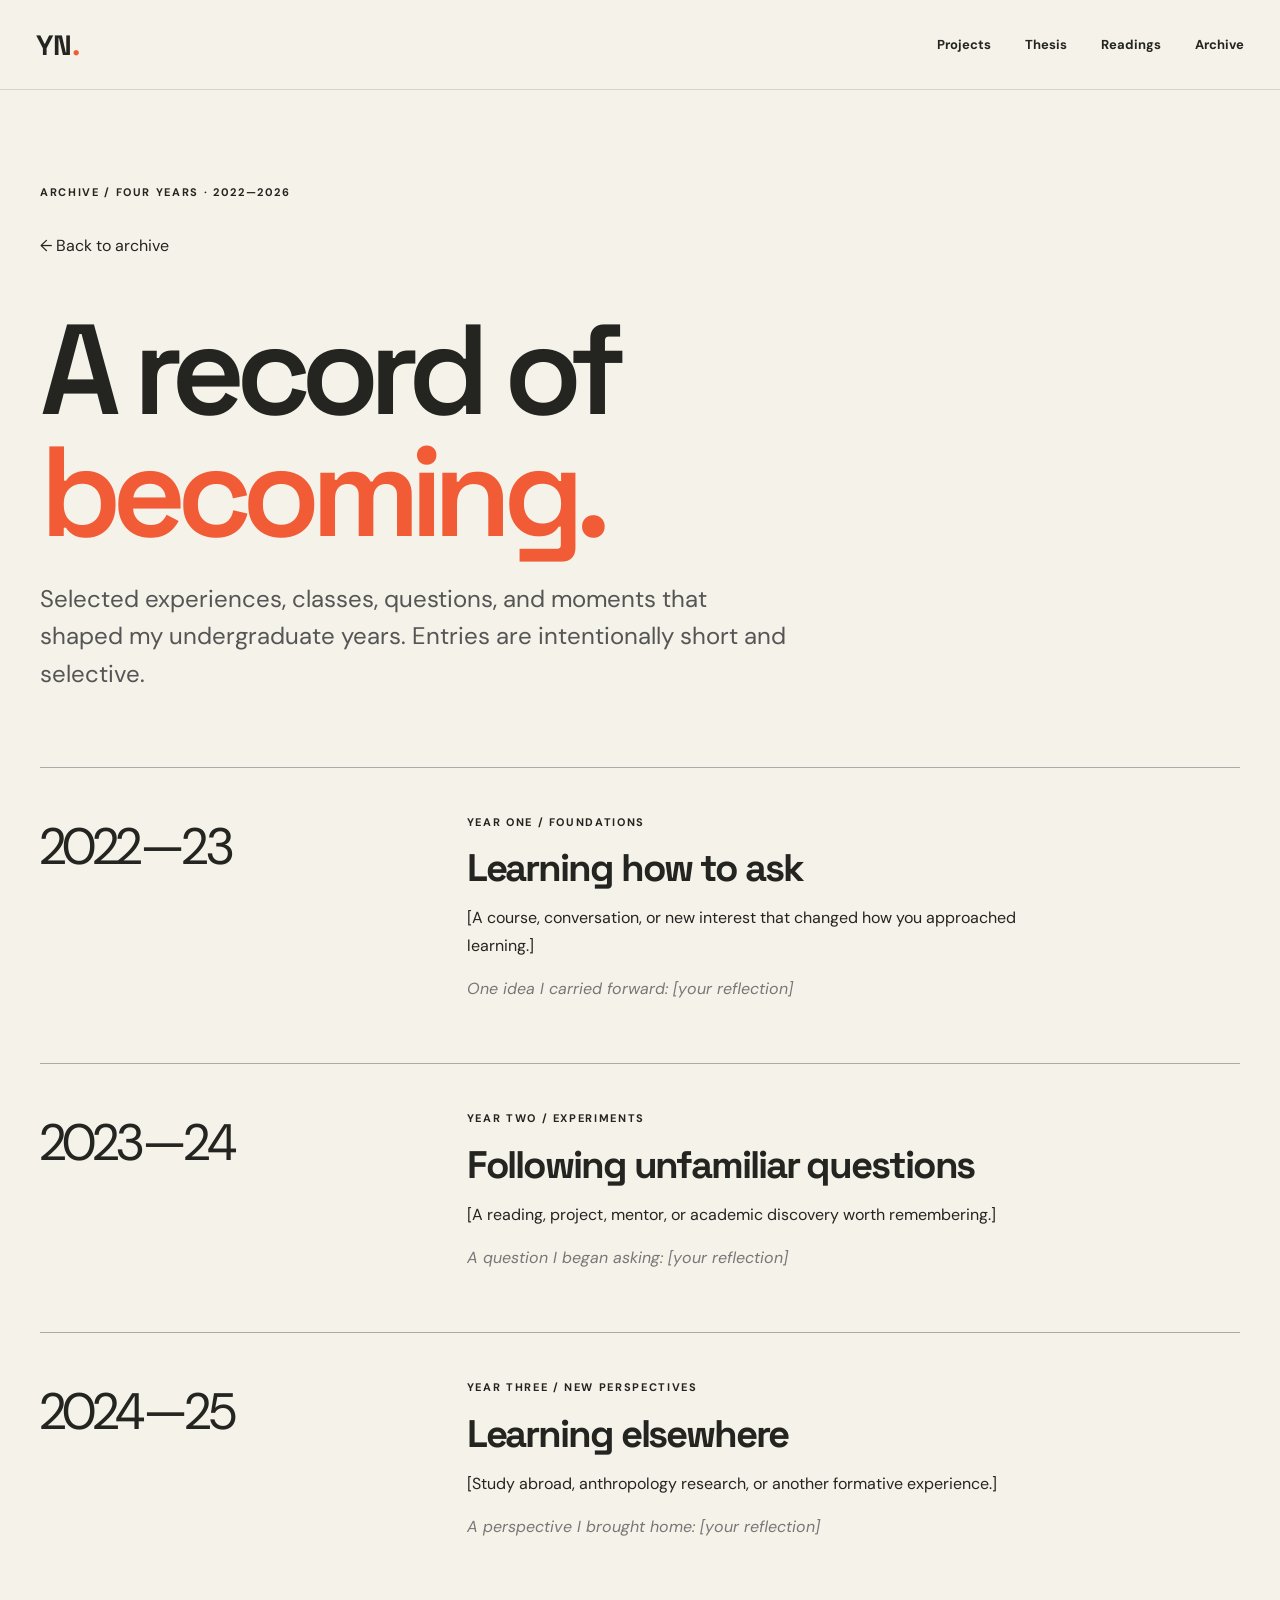
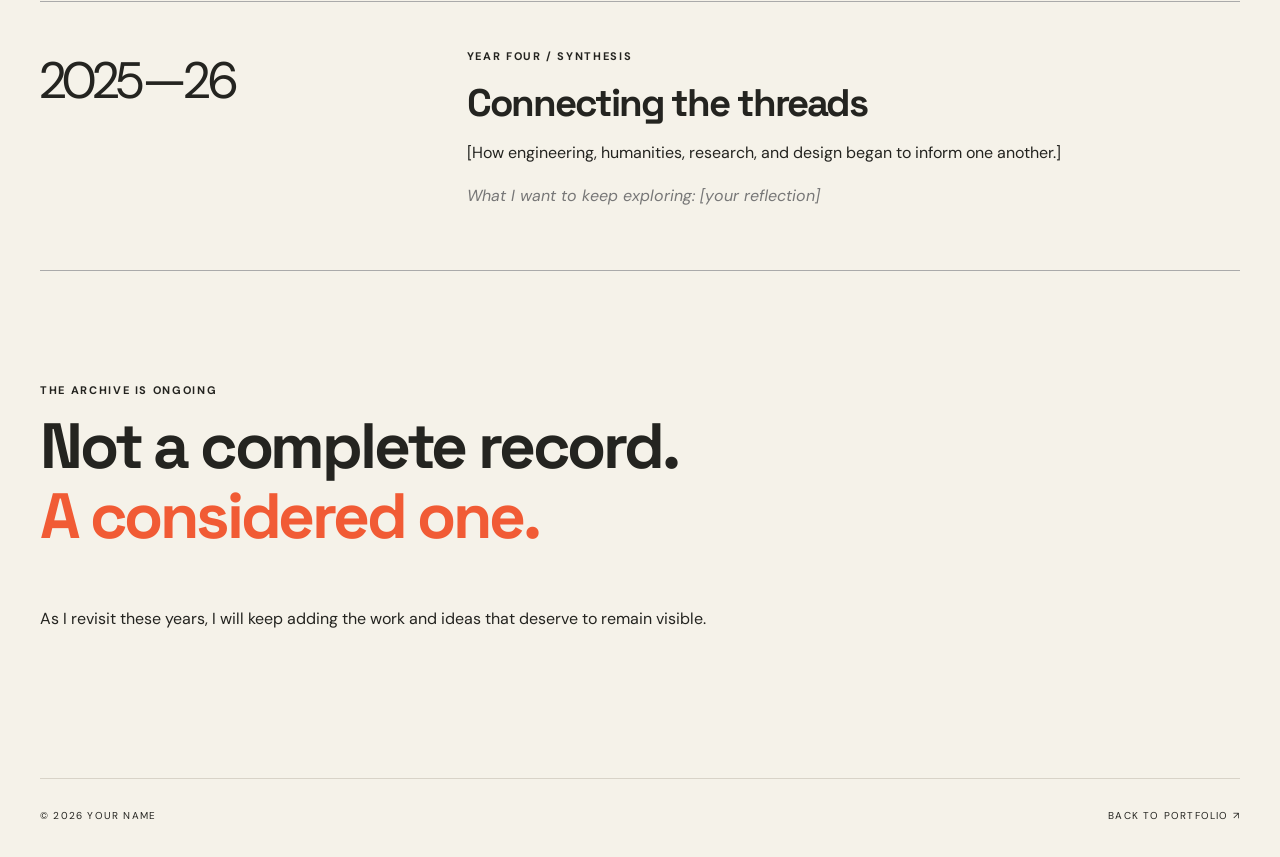
==== archive.html @ e9de478f "Add files via upload" ====
<!doctype html><html lang="en"><head><meta charset="utf-8"><meta name="viewport" content="width=device-width,initial-scale=1"><meta name="description" content="An undergraduate archive of research, readings, and reflections"><link rel="stylesheet" href="styles.css"><title>Undergraduate archive — Your Name</title></head><body><header class="site-header"><a class="wordmark" href="index.html" aria-label="Home">YN<span class="dot">.</span></a><nav aria-label="Main navigation"><a href="index.html#projects">Projects</a><a href="thesis.html">Thesis</a><a href="readings.html">Readings</a><a href="archive.html">Archive</a></nav></header><main class="inner-page wrap"><p class="eyebrow">ARCHIVE / FOUR YEARS · 2022—2026</p><a class="back-link" href="index.html#archive">← Back to archive</a><h1 class="page-title">A record of<br><em>becoming.</em></h1><p class="page-lead">Selected experiences, classes, questions, and moments that shaped my undergraduate years. Entries are intentionally short and selective.</p><div class="timeline"><article><span class="timeline-year">2022—23</span><div><p class="eyebrow">YEAR ONE / FOUNDATIONS</p><h2>Learning how to ask</h2><p>[A course, conversation, or new interest that changed how you approached learning.]</p><p class="prompt">One idea I carried forward: [your reflection]</p></div></article><article><span class="timeline-year">2023—24</span><div><p class="eyebrow">YEAR TWO / EXPERIMENTS</p><h2>Following unfamiliar questions</h2><p>[A reading, project, mentor, or academic discovery worth remembering.]</p><p class="prompt">A question I began asking: [your reflection]</p></div></article><article><span class="timeline-year">2024—25</span><div><p class="eyebrow">YEAR THREE / NEW PERSPECTIVES</p><h2>Learning elsewhere</h2><p>[Study abroad, anthropology research, or another formative experience.]</p><p class="prompt">A perspective I brought home: [your reflection]</p></div></article><article><span class="timeline-year">2025—26</span><div><p class="eyebrow">YEAR FOUR / SYNTHESIS</p><h2>Connecting the threads</h2><p>[How engineering, humanities, research, and design began to inform one another.]</p><p class="prompt">What I want to keep exploring: [your reflection]</p></div></article></div><div class="archive-end"><p class="eyebrow">THE ARCHIVE IS ONGOING</p><h2>Not a complete record.<br><em>A considered one.</em></h2><p>As I revisit these years, I will keep adding the work and ideas that deserve to remain visible.</p></div></main><footer class="wrap"><span>© <span id="year"></span> YOUR NAME</span><a href="index.html">BACK TO PORTFOLIO ↗</a></footer><script src="script.js"></script></body></html>
---- styles.css ----
@import url('https://fonts.googleapis.com/css2?family=DM+Sans:wght@400;500;600;700&family=Space+Grotesk:wght@400;500;600;700&display=swap');
:root{--paper:#f5f2e9;--ink:#242420;--orange:#f15b35;--line:#d8d3c8;--muted:#746f67}*{box-sizing:border-box}html{scroll-behavior:smooth}body{margin:0;background:var(--paper);color:var(--ink);font-family:'DM Sans',sans-serif}a{color:inherit;text-decoration:none}a:hover{color:var(--orange)}.wrap{width:min(1200px,calc(100% - 72px));margin:auto}.site-header{height:90px;padding:0 36px;display:flex;align-items:center;justify-content:space-between;border-bottom:1px solid var(--line)}.wordmark{font:700 28px 'Space Grotesk',sans-serif}.dot{color:var(--orange)}nav{display:flex;gap:34px;font-size:13px;font-weight:700}h1,h2,h3,p{margin-top:0}h1,h2,h3{font-family:'Space Grotesk',sans-serif;letter-spacing:-.055em}h1{font-size:clamp(70px,11.5vw,165px);line-height:.93;font-weight:600;margin:42px 0 50px}h1 em,h2 em{font-style:normal;color:var(--orange)}.eyebrow{font-size:11px;letter-spacing:.15em;font-weight:700}.hero{min-height:770px;padding-top:78px}.hero-bottom{display:flex;align-items:end;justify-content:space-between;gap:20px}.hero-bottom p{font-size:21px;line-height:1.5;max-width:520px}.round-link{width:82px;height:82px;border:1px solid var(--ink);border-radius:50%;display:grid;place-items:center;font-size:38px;transition:.2s}.round-link:hover{background:var(--orange);color:white;border-color:var(--orange)}.hero-decoration{display:flex;justify-content:space-between;border-top:1px solid var(--line);padding-top:20px;margin-top:90px;font-size:10px;letter-spacing:.13em}.about-section{background:#e8e4da;padding:120px 0}.about-grid,.experience-grid{display:grid;grid-template-columns:1fr 2fr;gap:50px}.about-grid h2,.section-heading h2,.experience-grid h2,.contact-section h2{font-size:clamp(48px,6vw,90px);line-height:1.04;margin:0 0 38px}.about-grid p:not(.eyebrow){font-size:21px;max-width:700px;line-height:1.6}.about-grid p.muted{font-size:15px;color:var(--muted)}.projects-section{padding-top:130px;padding-bottom:120px}.section-heading{display:flex;justify-content:space-between;align-items:end}.count{font-size:11px;letter-spacing:.12em;margin-bottom:45px}.project-grid{display:grid;grid-template-columns:repeat(2,minmax(0,1fr));gap:70px 28px}.project-card:nth-child(3){grid-column:1/3;max-width:calc(50% - 14px)}.project-art{height:390px;position:relative;overflow:hidden;display:flex;align-items:center;justify-content:center}.art-one{background:#d8d6cb}.art-two{background:#263f40}.art-three{background:#efc9a5}.art-number{position:absolute;top:20px;left:24px;font-size:12px;z-index:3}.art-two .art-number{color:white}.shape-ring{height:230px;width:230px;border:48px solid #ef603d;border-radius:50%;transform:rotateX(55deg) rotate(-24deg);box-shadow:25px 45px 0 #b5b2a6}.shape-core{position:absolute;width:80px;height:230px;background:#31332f;transform:rotate(35deg);border-radius:18px;opacity:.9}.wave{position:absolute;width:440px;height:150px;border:4px solid #b8d3c7;border-color:#b8d3c7 transparent transparent transparent;border-radius:50%;transform:rotate(-25deg)}.wave-a{top:100px}.wave-b{top:150px;left:20px}.wave-c{top:200px;left:50px}.tile-grid{font-size:220px;color:#e85d39;transform:rotate(-16deg)}.project-meta{display:flex;justify-content:space-between;gap:12px;margin-top:22px;font-size:10px;letter-spacing:.1em;color:var(--muted)}.project-card h3{font-size:33px;margin:13px 0 10px}.project-card p{font-size:15px;line-height:1.65;max-width:470px;color:var(--muted)}.hint{margin-top:50px;font-size:13px;color:var(--muted)}.experience-section{background:#252723;color:#f5f2e9;padding:130px 0}.experience-grid{grid-template-columns:1fr 1fr}.skill-list>div{padding:23px 0;border-bottom:1px solid #565750;display:flex;gap:28px;align-items:center}.skill-list span{font-size:11px;color:#b7b5ab}.skill-list strong{font-size:21px;font-weight:500}.resume-link{display:inline-block;margin-top:35px;border-bottom:1px solid var(--orange);padding-bottom:7px;color:#f5f2e9}.small-note{font-size:11px;color:#aaa99f;margin-top:12px}.contact-section{padding-top:140px;padding-bottom:140px}.contact-section h2{font-size:clamp(70px,10vw,140px);margin-top:45px}.contact-section>p:not(.eyebrow){font-size:20px}.contact-links{display:flex;gap:35px;margin-top:50px;font-weight:700}.contact-links a{border-bottom:1px solid var(--ink);padding-bottom:9px}footer{display:flex;justify-content:space-between;border-top:1px solid var(--line);padding-top:30px;padding-bottom:35px;font-size:10px;letter-spacing:.12em}@media(max-width:700px){.wrap{width:calc(100% - 36px)}.site-header{padding:0 18px;height:74px}nav{gap:12px;font-size:11px;flex-wrap:wrap;justify-content:end}.hero{min-height:650px;padding-top:90px}h1{font-size:clamp(58px,12vw,95px)}.hero-bottom p{font-size:17px}.round-link{min-width:60px;width:60px;height:60px;font-size:26px}.hero-decoration{margin-top:90px}.about-section,.experience-section{padding:80px 0}.about-grid,.experience-grid{grid-template-columns:1fr;gap:25px}.about-grid p:not(.eyebrow){font-size:18px}.projects-section{padding:90px 0}.project-grid{grid-template-columns:1fr;gap:48px}.project-card:nth-child(3){grid-column:auto;max-width:none}.project-art{height:300px}.count{display:none}.contact-section{padding:100px 0}.contact-links{gap:20px;flex-wrap:wrap}footer{gap:20px}}

/* Undergraduate archive — editorial extension */
.archive-intro{background:#ece8df;padding:110px 0 120px}.archive-intro-inner>h2{font-size:clamp(3.5rem,8vw,8rem);line-height:.98;letter-spacing:-.065em;margin:22px 0 30px}.archive-intro-inner>p:not(.eyebrow){max-width:630px;font-size:1.2rem;line-height:1.7;color:#555}.archive-index{margin-top:70px;border-top:1px solid #999}.archive-index a{display:grid;grid-template-columns:1fr 2fr auto;align-items:center;gap:20px;padding:30px 0;border-bottom:1px solid #aaa;text-decoration:none;color:inherit;transition:padding .2s}.archive-index a:hover{padding-left:12px}.archive-index a span{font-size:.72rem;letter-spacing:.09em}.archive-index a strong{font-size:clamp(1.2rem,2.7vw,2rem);font-weight:500}.inner-page{padding-top:95px;padding-bottom:130px;min-height:80vh}.back-link{display:inline-block;margin:25px 0;color:inherit;text-decoration:none}.page-title{font-size:clamp(4rem,10vw,9rem);line-height:.95;letter-spacing:-.075em;margin:28px 0}.page-lead{font-size:clamp(1.1rem,2vw,1.5rem);line-height:1.55;max-width:750px;color:#555;margin:25px 0 60px}.feature-panel{height:390px;background:#c7d0c8;position:relative;display:flex;justify-content:space-between;align-items:flex-start;padding:25px;color:#293a32;overflow:hidden}.feature-panel span{font-size:.75rem;letter-spacing:.12em}.feature-symbol{position:absolute;left:50%;top:50%;transform:translate(-50%,-50%);font-size:16rem;line-height:1;color:#385e50}.essay-grid{display:grid;grid-template-columns:1fr 2fr;gap:90px;margin-top:90px}.essay-grid aside{border-top:1px solid #888;padding-top:24px}.essay-grid aside p{line-height:1.8}.essay-grid article h2{font-size:2rem;margin:0 0 20px}.essay-grid article p{line-height:1.85;color:#555;margin-bottom:50px}.shelf-controls{display:flex;flex-wrap:wrap;gap:10px;margin:60px 0 30px}.filter{border:1px solid #aaa;background:transparent;border-radius:40px;padding:10px 18px;cursor:pointer;color:inherit}.filter.active,.filter:hover{background:#232323;color:white;border-color:#232323}.reading-entry{padding:38px 0;border-top:1px solid #aaa}.reading-entry h2{font-size:clamp(1.5rem,3vw,2.5rem);font-weight:500;margin:14px 0}.reading-entry p{max-width:740px;line-height:1.7;color:#555}.reading-note{font-size:.8rem;color:#666}.reading-note a{color:inherit}.timeline{border-top:1px solid #aaa;margin-top:75px}.timeline article{display:grid;grid-template-columns:1fr 2fr;gap:40px;border-bottom:1px solid #aaa;padding:45px 0}.timeline-year{font-size:clamp(2rem,4vw,3.5rem);letter-spacing:-.05em}.timeline h2{font-size:clamp(1.5rem,3vw,2.5rem);margin:12px 0}.timeline p{line-height:1.7;max-width:600px}.prompt{font-style:italic;color:#777}.archive-end{margin-top:110px;max-width:720px}.archive-end h2{font-size:clamp(2.5rem,5vw,5rem);line-height:1.1;letter-spacing:-.05em}.archive-end p{line-height:1.7}.placeholder-link{pointer-events:none;text-decoration:none;border-bottom:1px dashed #999}.reading-entry[hidden]{display:none!important}@media(max-width:700px){.archive-index a{grid-template-columns:1fr auto}.archive-index a span:first-child{grid-column:1/-1}.archive-intro{padding:70px 0}.inner-page{padding-top:60px}.feature-panel{height:260px}.feature-symbol{font-size:10rem}.essay-grid,.timeline article{grid-template-columns:1fr;gap:20px}.timeline article{padding:30px 0}}
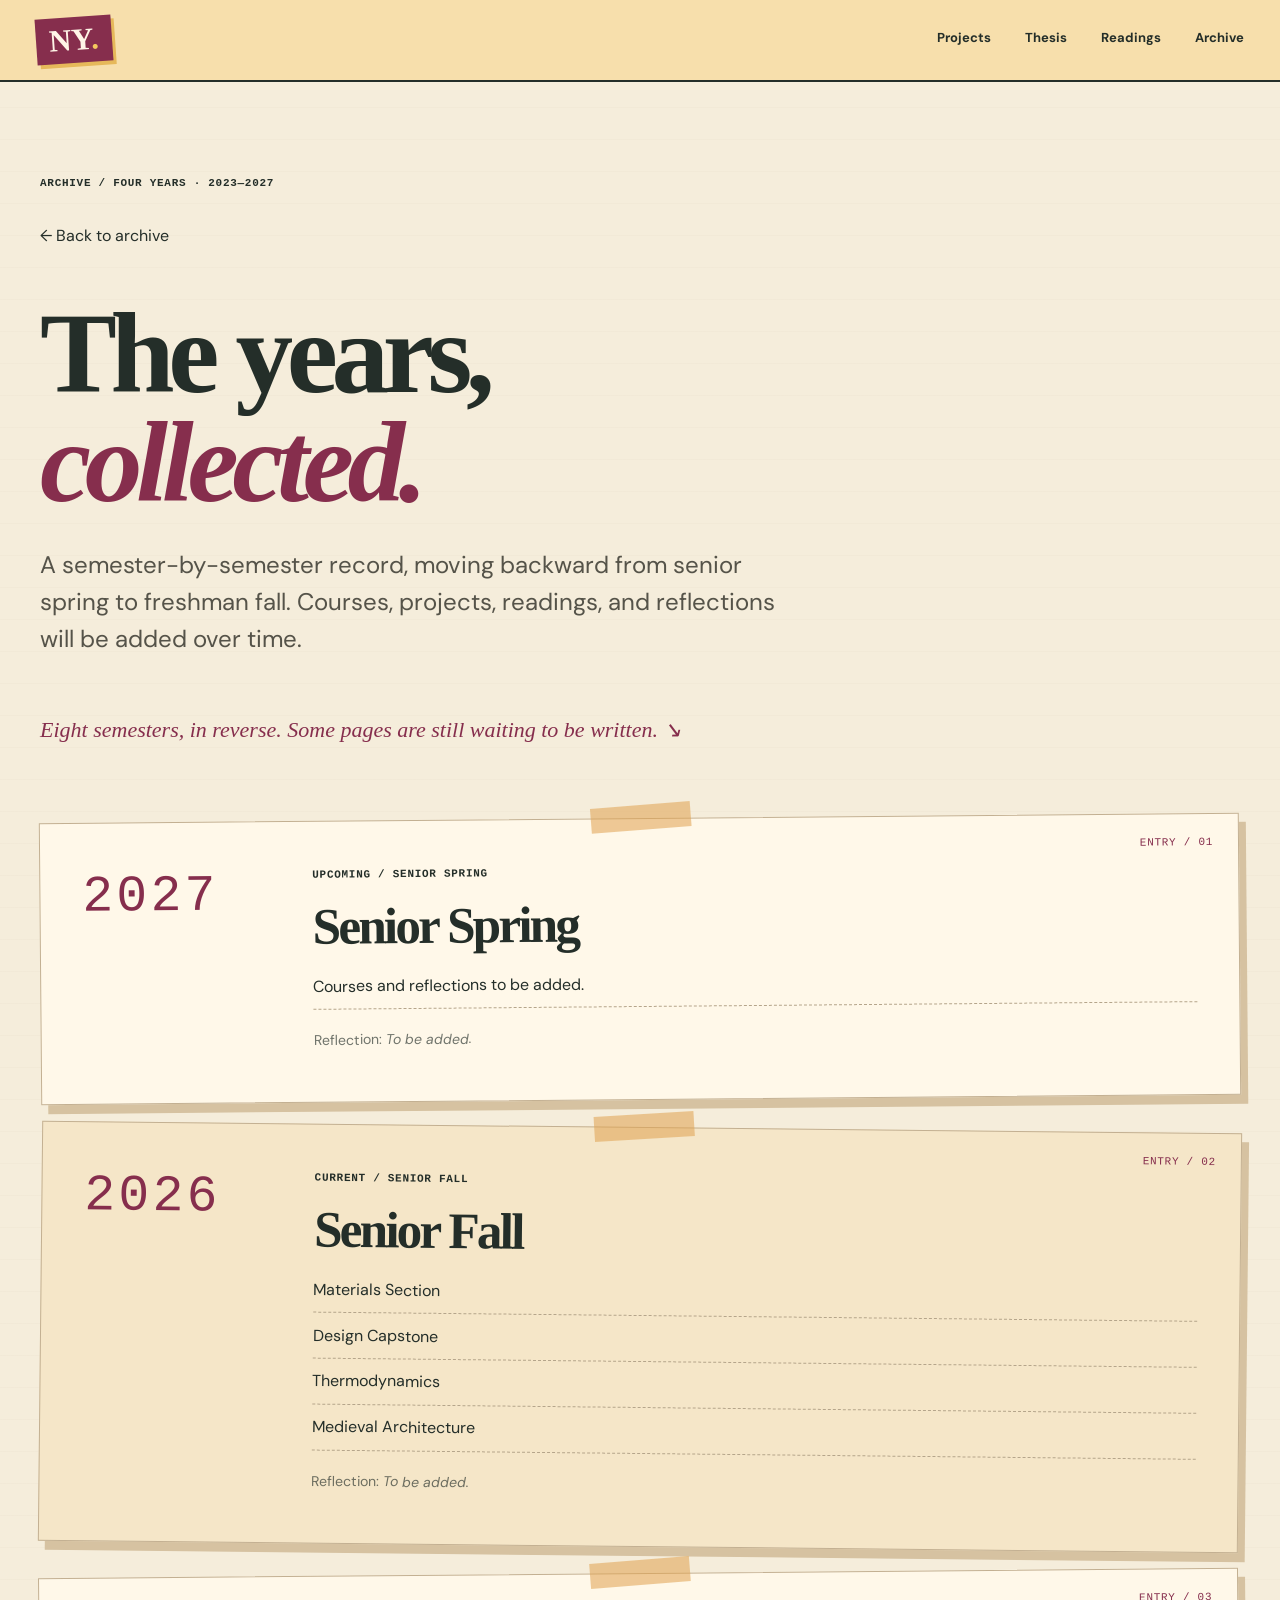
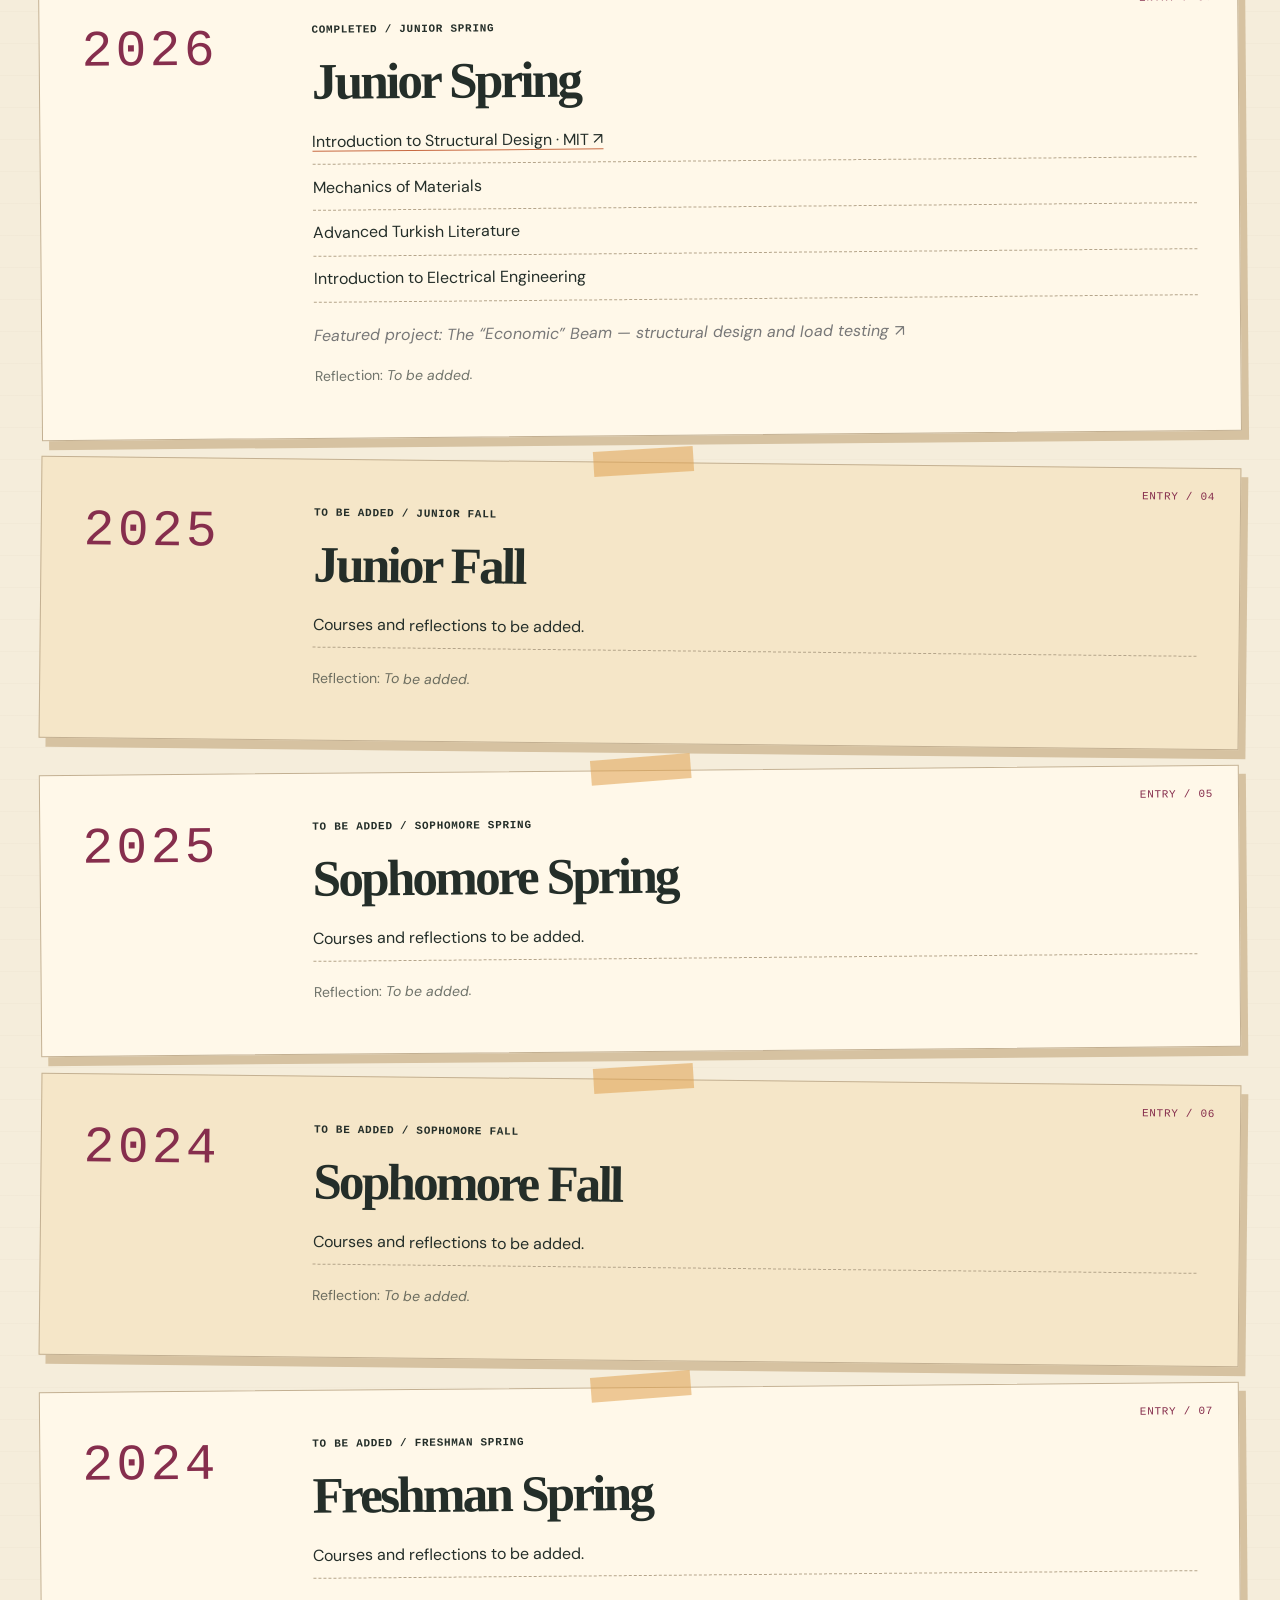
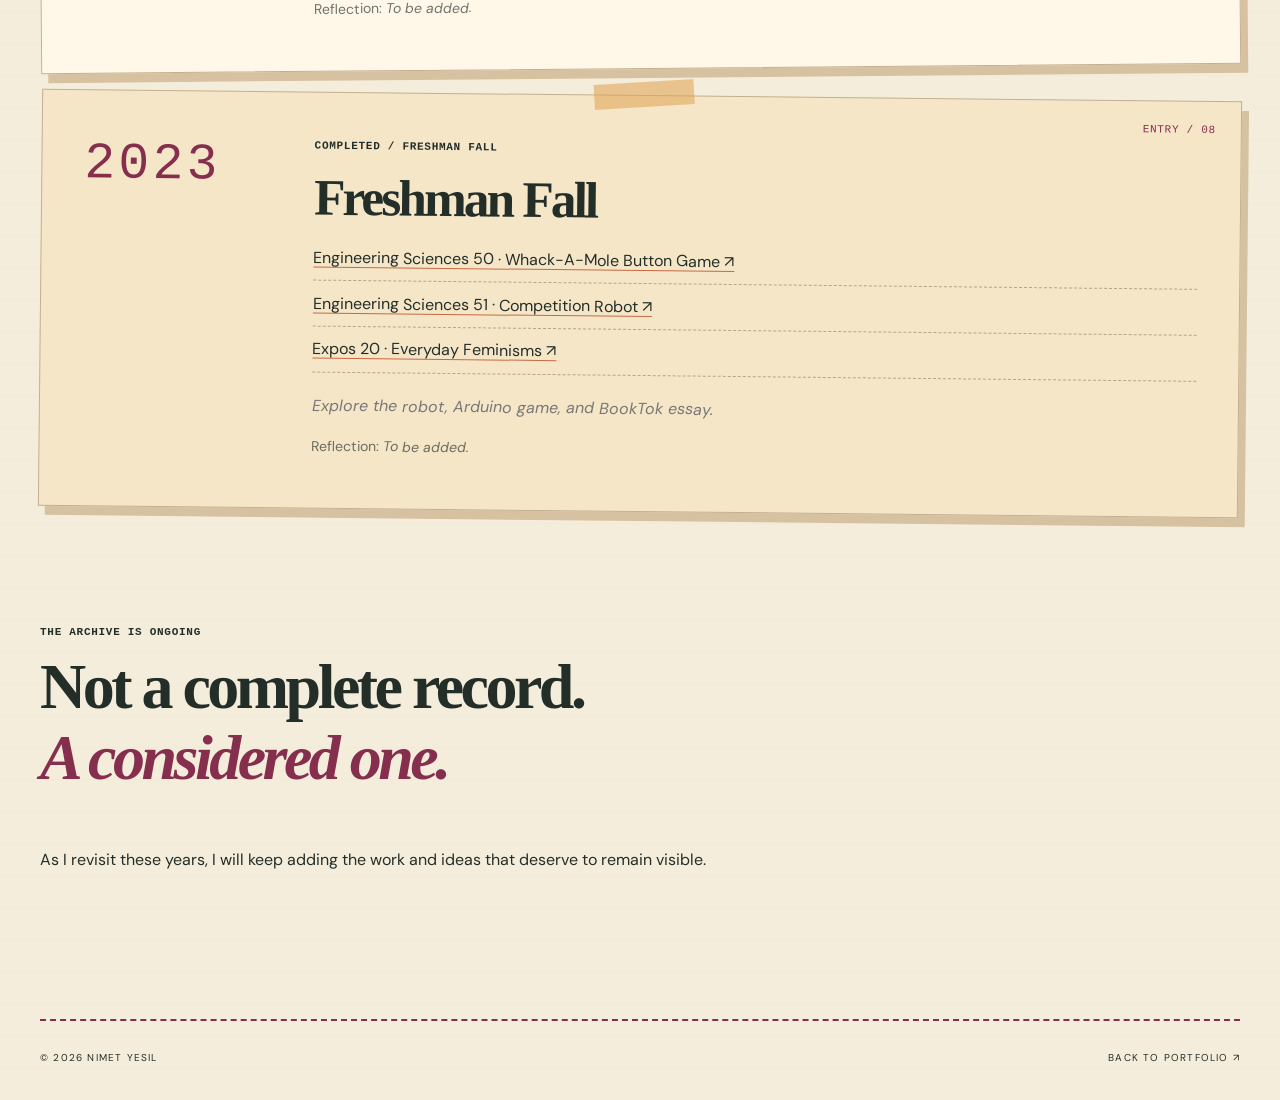
==== commit 65b19d99: "Add files via upload" ====
--- a/archive.html
+++ b/archive.html
@@ -1 +1,2 @@
-<!doctype html><html lang="en"><head><meta charset="utf-8"><meta name="viewport" content="width=device-width,initial-scale=1"><meta name="description" content="An undergraduate archive of research, readings, and reflections"><link rel="stylesheet" href="styles.css"><title>Undergraduate archive — Your Name</title></head><body><header class="site-header"><a class="wordmark" href="index.html" aria-label="Home">YN<span class="dot">.</span></a><nav aria-label="Main navigation"><a href="index.html#projects">Projects</a><a href="thesis.html">Thesis</a><a href="readings.html">Readings</a><a href="archive.html">Archive</a></nav></header><main class="inner-page wrap"><p class="eyebrow">ARCHIVE / FOUR YEARS · 2022—2026</p><a class="back-link" href="index.html#archive">← Back to archive</a><h1 class="page-title">A record of<br><em>becoming.</em></h1><p class="page-lead">Selected experiences, classes, questions, and moments that shaped my undergraduate years. Entries are intentionally short and selective.</p><div class="timeline"><article><span class="timeline-year">2022—23</span><div><p class="eyebrow">YEAR ONE / FOUNDATIONS</p><h2>Learning how to ask</h2><p>[A course, conversation, or new interest that changed how you approached learning.]</p><p class="prompt">One idea I carried forward: [your reflection]</p></div></article><article><span class="timeline-year">2023—24</span><div><p class="eyebrow">YEAR TWO / EXPERIMENTS</p><h2>Following unfamiliar questions</h2><p>[A reading, project, mentor, or academic discovery worth remembering.]</p><p class="prompt">A question I began asking: [your reflection]</p></div></article><article><span class="timeline-year">2024—25</span><div><p class="eyebrow">YEAR THREE / NEW PERSPECTIVES</p><h2>Learning elsewhere</h2><p>[Study abroad, anthropology research, or another formative experience.]</p><p class="prompt">A perspective I brought home: [your reflection]</p></div></article><article><span class="timeline-year">2025—26</span><div><p class="eyebrow">YEAR FOUR / SYNTHESIS</p><h2>Connecting the threads</h2><p>[How engineering, humanities, research, and design began to inform one another.]</p><p class="prompt">What I want to keep exploring: [your reflection]</p></div></article></div><div class="archive-end"><p class="eyebrow">THE ARCHIVE IS ONGOING</p><h2>Not a complete record.<br><em>A considered one.</em></h2><p>As I revisit these years, I will keep adding the work and ideas that deserve to remain visible.</p></div></main><footer class="wrap"><span>© <span id="year"></span> YOUR NAME</span><a href="index.html">BACK TO PORTFOLIO ↗</a></footer><script src="script.js"></script></body></html>+<!DOCTYPE html>
+<html lang="en"><head><meta charset="utf-8"/><meta content="width=device-width,initial-scale=1" name="viewport"/><meta content="An undergraduate archive of research, readings, and reflections" name="description"/><link href="styles.css" rel="stylesheet"/><title>Undergraduate archive — Nimet Yesil</title></head><body class="scrapbook"><header class="site-header"><a aria-label="Home" class="wordmark" href="index.html">NY<span class="dot">.</span></a><nav aria-label="Main navigation"><a href="index.html#projects">Projects</a><a href="thesis.html">Thesis</a><a href="readings.html">Readings</a><a href="archive.html">Archive</a></nav></header><main class="inner-page wrap"><p class="eyebrow">ARCHIVE / FOUR YEARS · 2023—2027</p><a class="back-link" href="index.html#archive">← Back to archive</a><h1 class="page-title">The years,<br/><em>collected.</em></h1><p class="page-lead">A semester-by-semester record, moving backward from senior spring to freshman fall. Courses, projects, readings, and reflections will be added over time.</p><p class="archive-annotation">Eight semesters, in reverse. Some pages are still waiting to be written. ↘</p><div class="timeline"><article class="semester-paper" id="senior-spring-2027"><span class="semester-number">ENTRY / 01</span><span class="timeline-year">2027</span><div><p class="eyebrow">UPCOMING / SENIOR SPRING</p><h2>Senior Spring</h2><ul class="semester-courses"><li class="muted">Courses and reflections to be added.</li></ul><p class="semester-reflection">Reflection: <em>To be added.</em></p></div></article><article class="semester-paper" id="senior-fall-2026"><span class="semester-number">ENTRY / 02</span><span class="timeline-year">2026</span><div><p class="eyebrow">CURRENT / SENIOR FALL</p><h2>Senior Fall</h2><ul class="semester-courses"><li>Materials Section</li><li>Design Capstone</li><li>Thermodynamics</li><li>Medieval Architecture</li></ul><p class="semester-reflection">Reflection: <em>To be added.</em></p></div></article><article class="semester-paper" id="junior-spring-2026"><span class="semester-number">ENTRY / 03</span><span class="timeline-year">2026</span><div><p class="eyebrow">COMPLETED / JUNIOR SPRING</p><h2>Junior Spring</h2><ul class="semester-courses"><li><a href="balsa.html">Introduction to Structural Design · MIT ↗</a></li><li>Mechanics of Materials</li><li>Advanced Turkish Literature</li><li>Introduction to Electrical Engineering</li></ul><p class="prompt">Featured project: <a href="balsa.html">The “Economic” Beam — structural design and load testing ↗</a></p><p class="semester-reflection">Reflection: <em>To be added.</em></p></div></article><article class="semester-paper" id="junior-fall-2025"><span class="semester-number">ENTRY / 04</span><span class="timeline-year">2025</span><div><p class="eyebrow">TO BE ADDED / JUNIOR FALL</p><h2>Junior Fall</h2><ul class="semester-courses"><li class="muted">Courses and reflections to be added.</li></ul><p class="semester-reflection">Reflection: <em>To be added.</em></p></div></article><article class="semester-paper" id="sophomore-spring-2025"><span class="semester-number">ENTRY / 05</span><span class="timeline-year">2025</span><div><p class="eyebrow">TO BE ADDED / SOPHOMORE SPRING</p><h2>Sophomore Spring</h2><ul class="semester-courses"><li class="muted">Courses and reflections to be added.</li></ul><p class="semester-reflection">Reflection: <em>To be added.</em></p></div></article><article class="semester-paper" id="sophomore-fall-2024"><span class="semester-number">ENTRY / 06</span><span class="timeline-year">2024</span><div><p class="eyebrow">TO BE ADDED / SOPHOMORE FALL</p><h2>Sophomore Fall</h2><ul class="semester-courses"><li class="muted">Courses and reflections to be added.</li></ul><p class="semester-reflection">Reflection: <em>To be added.</em></p></div></article><article class="semester-paper" id="freshman-spring-2024"><span class="semester-number">ENTRY / 07</span><span class="timeline-year">2024</span><div><p class="eyebrow">TO BE ADDED / FRESHMAN SPRING</p><h2>Freshman Spring</h2><ul class="semester-courses"><li class="muted">Courses and reflections to be added.</li></ul><p class="semester-reflection">Reflection: <em>To be added.</em></p></div></article><article class="semester-paper" id="freshman-fall-2023"><span class="semester-number">ENTRY / 08</span><span class="timeline-year">2023</span><div><p class="eyebrow">COMPLETED / FRESHMAN FALL</p><h2>Freshman Fall</h2><ul class="semester-courses"><li><a href="whack.html">Engineering Sciences 50 · Whack-A-Mole Button Game ↗</a></li><li><a href="robot.html">Engineering Sciences 51 · Competition Robot ↗</a></li><li><a href="writing.html">Expos 20 · Everyday Feminisms ↗</a></li></ul><p class="prompt">Explore the <a href="robot.html">robot</a>, <a href="whack.html">Arduino game</a>, and <a href="writing.html">BookTok essay</a>.</p><p class="semester-reflection">Reflection: <em>To be added.</em></p></div></article></div><div class="archive-end"><p class="eyebrow">THE ARCHIVE IS ONGOING</p><h2>Not a complete record.<br/><em>A considered one.</em></h2><p>As I revisit these years, I will keep adding the work and ideas that deserve to remain visible.</p></div></main><footer class="wrap"><span>© <span id="year"></span> NIMET YESIL</span><a href="index.html">BACK TO PORTFOLIO ↗</a></footer><script src="script.js"></script></body></html>
--- a/styles.css
+++ b/styles.css
@@ -3,3 +3,35 @@
 
 /* Undergraduate archive — editorial extension */
 .archive-intro{background:#ece8df;padding:110px 0 120px}.archive-intro-inner>h2{font-size:clamp(3.5rem,8vw,8rem);line-height:.98;letter-spacing:-.065em;margin:22px 0 30px}.archive-intro-inner>p:not(.eyebrow){max-width:630px;font-size:1.2rem;line-height:1.7;color:#555}.archive-index{margin-top:70px;border-top:1px solid #999}.archive-index a{display:grid;grid-template-columns:1fr 2fr auto;align-items:center;gap:20px;padding:30px 0;border-bottom:1px solid #aaa;text-decoration:none;color:inherit;transition:padding .2s}.archive-index a:hover{padding-left:12px}.archive-index a span{font-size:.72rem;letter-spacing:.09em}.archive-index a strong{font-size:clamp(1.2rem,2.7vw,2rem);font-weight:500}.inner-page{padding-top:95px;padding-bottom:130px;min-height:80vh}.back-link{display:inline-block;margin:25px 0;color:inherit;text-decoration:none}.page-title{font-size:clamp(4rem,10vw,9rem);line-height:.95;letter-spacing:-.075em;margin:28px 0}.page-lead{font-size:clamp(1.1rem,2vw,1.5rem);line-height:1.55;max-width:750px;color:#555;margin:25px 0 60px}.feature-panel{height:390px;background:#c7d0c8;position:relative;display:flex;justify-content:space-between;align-items:flex-start;padding:25px;color:#293a32;overflow:hidden}.feature-panel span{font-size:.75rem;letter-spacing:.12em}.feature-symbol{position:absolute;left:50%;top:50%;transform:translate(-50%,-50%);font-size:16rem;line-height:1;color:#385e50}.essay-grid{display:grid;grid-template-columns:1fr 2fr;gap:90px;margin-top:90px}.essay-grid aside{border-top:1px solid #888;padding-top:24px}.essay-grid aside p{line-height:1.8}.essay-grid article h2{font-size:2rem;margin:0 0 20px}.essay-grid article p{line-height:1.85;color:#555;margin-bottom:50px}.shelf-controls{display:flex;flex-wrap:wrap;gap:10px;margin:60px 0 30px}.filter{border:1px solid #aaa;background:transparent;border-radius:40px;padding:10px 18px;cursor:pointer;color:inherit}.filter.active,.filter:hover{background:#232323;color:white;border-color:#232323}.reading-entry{padding:38px 0;border-top:1px solid #aaa}.reading-entry h2{font-size:clamp(1.5rem,3vw,2.5rem);font-weight:500;margin:14px 0}.reading-entry p{max-width:740px;line-height:1.7;color:#555}.reading-note{font-size:.8rem;color:#666}.reading-note a{color:inherit}.timeline{border-top:1px solid #aaa;margin-top:75px}.timeline article{display:grid;grid-template-columns:1fr 2fr;gap:40px;border-bottom:1px solid #aaa;padding:45px 0}.timeline-year{font-size:clamp(2rem,4vw,3.5rem);letter-spacing:-.05em}.timeline h2{font-size:clamp(1.5rem,3vw,2.5rem);margin:12px 0}.timeline p{line-height:1.7;max-width:600px}.prompt{font-style:italic;color:#777}.archive-end{margin-top:110px;max-width:720px}.archive-end h2{font-size:clamp(2.5rem,5vw,5rem);line-height:1.1;letter-spacing:-.05em}.archive-end p{line-height:1.7}.placeholder-link{pointer-events:none;text-decoration:none;border-bottom:1px dashed #999}.reading-entry[hidden]{display:none!important}@media(max-width:700px){.archive-index a{grid-template-columns:1fr auto}.archive-index a span:first-child{grid-column:1/-1}.archive-intro{padding:70px 0}.inner-page{padding-top:60px}.feature-panel{height:260px}.feature-symbol{font-size:10rem}.essay-grid,.timeline article{grid-template-columns:1fr;gap:20px}.timeline article{padding:30px 0}}
+
+/* Integrated work / document pages */
+.project-grid{grid-template-columns:repeat(2,minmax(0,1fr))}.project-card:nth-child(3){grid-column:auto;max-width:none}.project-photo{width:100%;height:390px;object-fit:cover;object-position:center top;background:#e4dfd5;display:block;transition:transform .25s}.project-card>a{display:block;overflow:hidden}.project-card>a:hover .project-photo{transform:scale(1.025)}.case-hero{padding-top:75px;padding-bottom:40px}.case-hero h1{font-size:clamp(3.5rem,8vw,7.7rem);line-height:1;margin:30px 0}.case-hero p{font-size:1.25rem;max-width:780px;line-height:1.6}.case-image{width:100%;max-height:650px;object-fit:contain;background:#e8e4da}.case-body{display:grid;grid-template-columns:1fr 2fr;gap:70px;padding:80px 0 110px}.case-body h2{font-size:clamp(2rem,3vw,3rem)}.case-body p,.case-body li{font-size:1.08rem;line-height:1.8}.document-link{display:inline-block;background:var(--ink);color:white;padding:17px 24px;margin:16px 0 30px}.document-link:hover{background:var(--orange);color:white}.figure-caption{font-size:.82rem;color:var(--muted);margin:10px 0 36px}.case-secondary{width:100%;max-width:780px;margin-top:20px}.page-navigation{border-top:1px solid var(--line);padding:35px 0 90px}.page-navigation a{font-size:1.3rem}.archive-index a{grid-template-columns:1fr 2fr auto}@media(max-width:700px){.project-photo{height:280px}.case-body{grid-template-columns:1fr;gap:15px;padding:45px 0}.case-hero{padding-top:40px}.case-hero h1{font-size:clamp(3.2rem,12vw,5rem)}}
+
+/* Semester archive */
+.semester-courses {list-style:none;padding:0;margin:1.2rem 0;display:grid;gap:.65rem;}
+.semester-courses li {padding-bottom:.65rem;border-bottom:1px solid rgba(80,70,55,.14);line-height:1.5;}
+.semester-courses a {color:inherit;text-decoration:underline;text-decoration-color:#c86a42;text-underline-offset:4px;}
+.semester-reflection {font-size:.88rem;opacity:.65;margin-top:1rem;}
+
+
+/* SCRAPBOOK / expressive archival redesign. Original structure and content retained. */
+@import url('https://fonts.googleapis.com/css2?family=DM+Mono:wght@400;500&family=DM+Sans:wght@400;500;600;700&family=Fraunces:opsz,wght,SOFT,WONK@9..144,500,0,1;9..144,650,0,1&display=swap');
+:root{--paper:#f5eddb;--ink:#242e29;--orange:#e85a38;--line:#b7a991;--muted:#655f56;--berry:#862e4d;--green:#365c4a;--yellow:#f3c85e}
+html{scroll-behavior:smooth}body.scrapbook{background-color:var(--paper);background-image:repeating-linear-gradient(0deg,transparent 0,transparent 31px,rgba(99,73,48,.045) 32px);color:var(--ink)}
+.scrapbook h1,.scrapbook h2,.scrapbook h3{font-family:'Fraunces',Georgia,serif;letter-spacing:-.055em;font-weight:650}
+.scrapbook h1 em,.scrapbook h2 em,.scrapbook .page-title em{color:var(--berry);font-style:italic}
+.scrapbook .eyebrow,.scrapbook .project-meta,.scrapbook .count,.scrapbook .timeline-year,.scrapbook .card-index,.scrapbook .semester-number,.scrapbook .reading-note{font-family:'DM Mono',monospace;letter-spacing:.065em}
+.scrapbook .site-header{background:#f7dfac;border-bottom:2px solid var(--ink);height:82px;position:relative;z-index:10}
+.scrapbook .wordmark{font-family:'Fraunces',serif;font-size:31px;background:var(--berry);color:#fff5e7;padding:5px 13px;transform:rotate(-4deg);box-shadow:3px 4px 0 #e6b85a}
+.scrapbook .wordmark .dot{color:var(--yellow)}.scrapbook nav a{border-bottom:2px solid transparent;padding-bottom:4px}.scrapbook nav a:hover{border-color:var(--berry);color:var(--berry)}
+.scrapbook .hero{min-height:830px;position:relative;padding-top:95px;overflow:hidden}.scrapbook .hero h1{position:relative;z-index:2;max-width:950px;font-size:clamp(66px,10vw,145px);line-height:.95;margin:65px 0 60px}.scrapbook .hero .hero-bottom{position:relative;z-index:3;max-width:760px}.scrapbook .hero .hero-bottom p{background:#f7edda;padding:12px 16px;box-shadow:6px 6px 0 #e5cfaa;transform:rotate(-1deg)}
+.hero-collage{position:absolute;right:0;top:105px;width:36%;height:570px;pointer-events:none;z-index:1}.collage-card{position:absolute;width:76%;padding:12px 12px 30px;background:#fff9eb;box-shadow:7px 10px 0 rgba(48,35,28,.18);border:1px solid #d5c4a4}.collage-card:before{content:'';position:absolute;top:-12px;left:37%;width:78px;height:27px;background:rgba(231,175,83,.62);transform:rotate(3deg)}.collage-card img{display:block;width:100%;height:190px;object-fit:cover;object-position:top}.collage-card span{font:12px 'DM Mono',monospace;display:block;margin-top:11px}.card-photo{right:4%;top:25px;transform:rotate(9deg)}.card-sketch{left:0;top:255px;transform:rotate(-9deg)}.collage-stamp{position:absolute;right:1%;bottom:2%;font:700 16px/1.2 'DM Mono',monospace;transform:rotate(14deg);color:var(--berry);border:3px double var(--berry);border-radius:50%;padding:24px;text-align:center;background:#f7dfac}
+.scrapbook .hero-decoration{border-top:2px dashed var(--berry)}.scrapbook .about-section{background:#e3d4bb;position:relative}.scrapbook .about-section:before,.scrapbook .archive-intro:before{content:'✳  CLIPPINGS / NOTES / IDEAS';position:absolute;top:20px;right:6%;font:12px 'DM Mono',monospace;color:var(--berry);transform:rotate(4deg)}
+.scrapbook .about-grid h2,.scrapbook .section-heading h2,.scrapbook .experience-grid h2{font-size:clamp(50px,6.8vw,98px)}.scrapbook .projects-section{padding-top:110px}.scrapbook .project-grid{gap:55px 40px}.scrapbook .project-card{background:#fff9ec;border:1px solid #b7a991;padding:15px 15px 25px;box-shadow:8px 10px 0 #d7c5a5;position:relative;transform:rotate(-1deg);transition:transform .2s,box-shadow .2s}.scrapbook .project-card:nth-child(even){transform:rotate(1.3deg);margin-top:25px}.scrapbook .project-card:hover,.scrapbook .project-card:nth-child(even):hover{transform:rotate(0deg) translateY(-6px);box-shadow:10px 14px 0 #c5b08d}.scrapbook .project-card:before{content:'';position:absolute;top:-14px;left:41%;width:85px;height:26px;background:rgba(239,191,94,.65);transform:rotate(-3deg);z-index:2}.scrapbook .project-card h3{font-size:clamp(26px,3vw,39px)}.scrapbook .project-card p{color:#4c514a}.scrapbook .project-photo{height:340px;border:1px solid #d6c9b0}.scrapbook .project-art{height:340px}.card-index{display:block;color:var(--berry);font-size:10px;margin:8px 0 13px}.scrapbook .project-meta{font-size:10px}.scrapbook .experience-section{background:#345747;color:#fff1dc}.scrapbook .experience-grid .eyebrow{color:#f5d87e}.scrapbook .skill-list>div{border-bottom:1px dashed #a3b49c}.scrapbook .resume-link{border-color:var(--yellow)}
+.scrapbook .archive-intro{background:#edcfb1;position:relative;overflow:hidden}.scrapbook .archive-intro-inner{position:relative}.archive-sticker{position:absolute;right:3%;top:12px;transform:rotate(12deg);border:3px solid var(--berry);border-radius:50%;width:128px;height:128px;display:grid;place-content:center;text-align:center;color:var(--berry);font:700 15px/1.4 'DM Mono',monospace}.scrapbook .archive-index{border-top:2px solid var(--ink)}.scrapbook .archive-index a{background:#fff5e4;margin:13px 0;border:1px solid #b8a186;padding:22px 20px;box-shadow:5px 5px 0 #d7a78a;transform:rotate(-.35deg)}.scrapbook .archive-index a:nth-child(even){transform:rotate(.5deg)}.scrapbook .archive-index a:hover{padding-left:30px;background:#fff9f0}.scrapbook .archive-index a strong{font-family:'Fraunces',serif}.scrapbook .contact-section h2{font-size:clamp(60px,9vw,130px)}
+.scrapbook .inner-page{position:relative}.page-stamp{position:absolute;right:0;top:48px;font:12px 'DM Mono',monospace;color:var(--berry);border:2px solid var(--berry);padding:9px 14px;transform:rotate(8deg)}.scrapbook .page-title{font-family:'Fraunces',serif;font-size:clamp(55px,9vw,128px)}.scrapbook .page-lead{color:#555349}.scrapbook .timeline{border-top:0;display:grid;gap:26px}.scrapbook .timeline article{position:relative;grid-template-columns:190px 1fr;background:#fff8e9;padding:44px 42px 35px;border:1px solid #c3b092;box-shadow:7px 9px 0 #d6c2a1;transform:rotate(-.5deg)}.scrapbook .timeline article:nth-child(even){transform:rotate(.6deg);background:#f5e6c8}.scrapbook .timeline article:before{content:'';position:absolute;top:-14px;left:46%;width:100px;height:25px;background:rgba(224,163,81,.55);transform:rotate(-4deg)}.scrapbook .timeline-year{font-size:clamp(2rem,4vw,3.4rem);color:var(--berry)}.scrapbook .timeline h2{font-size:clamp(2rem,4vw,3.2rem)}.semester-number{position:absolute;right:25px;top:22px;color:var(--berry);font-size:11px}.archive-annotation{font-family:'Fraunces',serif;font-style:italic;color:var(--berry);font-size:22px;margin:60px 0 30px}.scrapbook .semester-courses li{border-bottom:1px dashed #b5a58b}.scrapbook .reading-entry{background:#fff9ed;border:1px solid #d1bda0;margin:15px 0;padding:30px;box-shadow:5px 5px 0 #e2cfaf}.scrapbook .reading-entry h2{font-family:'Fraunces',serif}.scrapbook .filter{border-radius:0;font-family:'DM Mono',monospace}.scrapbook .filter.active{background:var(--berry);border-color:var(--berry)}.scrapbook .document-link{background:var(--berry)}.scrapbook .document-link:hover{background:var(--green)}.scrapbook .case-image,.scrapbook .case-secondary{border:12px solid #fff8e8;box-shadow:7px 9px 0 #d7c2a3}.scrapbook .feature-panel{background:#e5cb9e}.scrapbook .feature-symbol{color:var(--berry)}.scrapbook footer{border-top:2px dashed var(--berry)}
+@media(max-width:900px){.hero-collage{opacity:.27;right:-5%;width:48%}.scrapbook .hero h1{max-width:100%}.archive-sticker{opacity:.4}}
+@media(max-width:700px){.scrapbook .site-header{height:auto;min-height:75px;gap:15px;padding:12px 18px}.scrapbook nav{gap:11px}.scrapbook .hero{min-height:670px;padding-top:70px}.scrapbook .hero h1{font-size:clamp(56px,12vw,88px)}.hero-collage{display:none}.scrapbook .project-grid{gap:38px}.scrapbook .project-card:nth-child(even){margin-top:0}.scrapbook .project-photo,.scrapbook .project-art{height:260px}.scrapbook .timeline article{grid-template-columns:1fr;padding:45px 22px 25px;gap:8px}.semester-number{top:17px;right:14px}.archive-sticker{display:none}.page-stamp{position:static;display:table;margin-left:auto}.scrapbook .archive-index a{grid-template-columns:1fr auto}.scrapbook .archive-index a span:first-child{grid-column:1/-1}}
+@media(prefers-reduced-motion:reduce){html{scroll-behavior:auto}.scrapbook .project-card,.scrapbook .project-photo{transition:none}}
+
+.resume-pending{opacity:.75;cursor:default}
